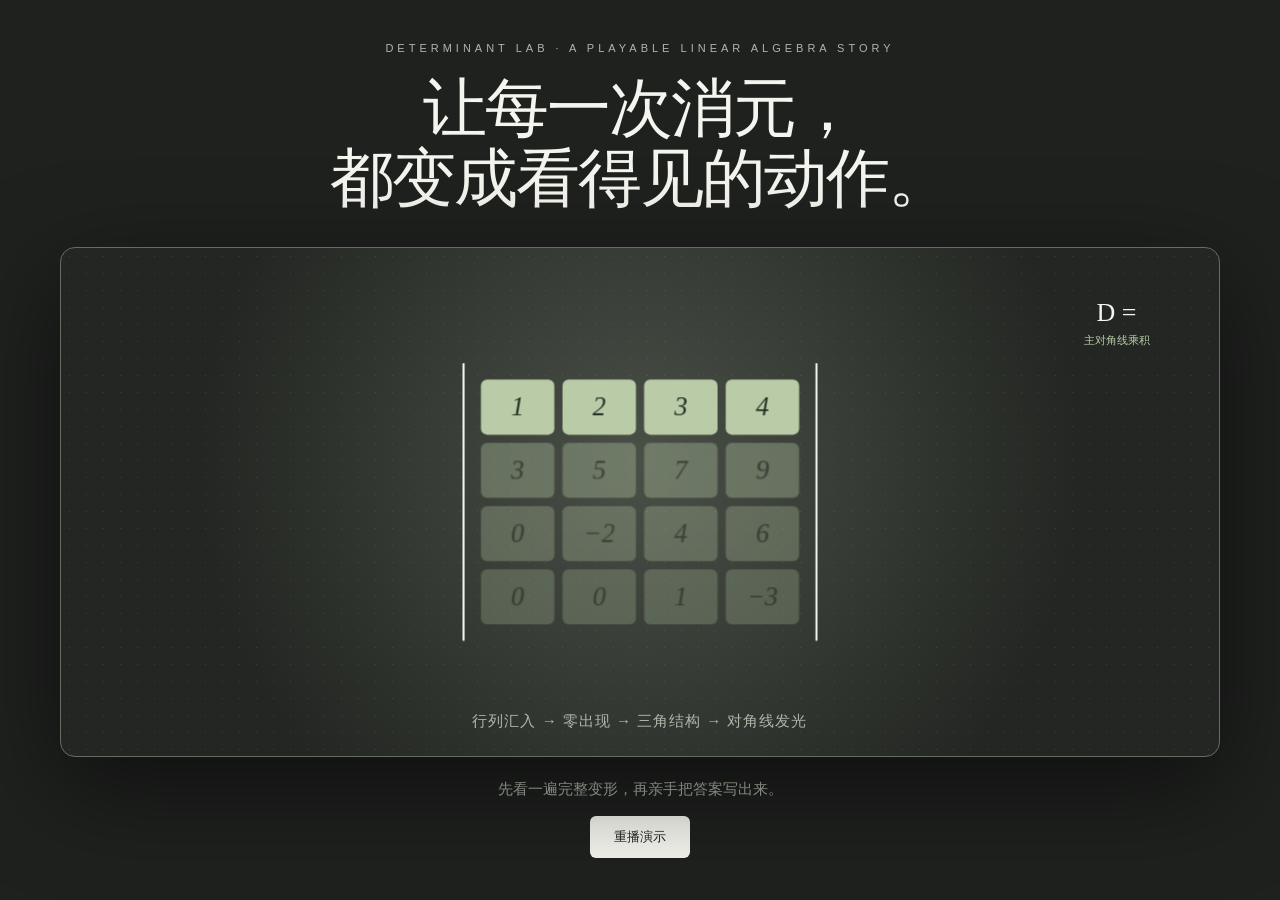
==== promo.html @ 99f1ec99 "Add game design skill and opening experience" ====
<!doctype html>
<html lang="zh-CN"><head><meta charset="utf-8"><meta name="viewport" content="width=device-width,initial-scale=1"><title>行列之间 · 宣传演示</title><style>
:root{--bg:#1f211f;--paper:#f4f5ee;--muted:#aeb7aa;--green:#b9cba7;--yellow:#e7c85b;--font:"Segoe UI","Microsoft YaHei",sans-serif;--math:"Cambria Math",Cambria,serif}*{box-sizing:border-box}body{margin:0;background:var(--bg);color:var(--paper);font-family:var(--font);overflow:hidden}.promo{min-height:100dvh;display:grid;place-items:center;padding:40px}.frame{width:min(1160px,94vw);text-align:center}.eyebrow{letter-spacing:4px;font-size:11px;color:var(--muted)}h1{font-size:clamp(32px,5vw,72px);line-height:1.08;font-weight:500;letter-spacing:-2px;margin:20px auto 34px;max-width:800px}.stage{height:min(59vw,510px);min-height:310px;border:1px solid #656d62;border-radius:15px;position:relative;overflow:hidden;background:radial-gradient(circle at 50% 42%,#495047,#232622 68%);box-shadow:0 30px 100px #0008}.stage:before{content:"";position:absolute;inset:0;background-image:radial-gradient(#dfe6d022 .8px,transparent .8px);background-size:17px 17px}.matrix{position:absolute;left:50%;top:50%;transform:translate(-50%,-50%) rotate(-3deg);display:grid;grid-template-columns:repeat(4,72px);grid-auto-rows:54px;gap:8px;padding:16px;border-left:2px solid var(--paper);border-right:2px solid var(--paper);font:italic 26px var(--math);animation:matrix 7s both}.cell{display:grid;place-items:center;border-radius:6px;background:var(--green);color:#273025}.cell:nth-child(n+5){animation:zero 7s both}.cell:nth-child(n+9){animation:zero2 7s both}.cell:nth-child(n+13){animation:zero3 7s both}.flow{position:absolute;inset:auto 20px 25px;font-size:15px;letter-spacing:1px;color:var(--muted);animation:flow 7s both}.answer{position:absolute;right:6%;top:10%;font:26px var(--math);opacity:0;animation:answer 7s both}.answer strong{font:11px var(--font);display:block;color:var(--green);margin-top:5px}.caption{font-size:15px;color:var(--muted);margin:23px 0 17px}.replay{background:var(--paper);color:var(--bg);border:0;border-radius:6px;padding:12px 24px;cursor:pointer;font-size:13px}.replay:hover{background:white}@keyframes matrix{0%,12%{transform:translate(-50%,-50%) rotate(-3deg) scale(.78);filter:blur(1px)}25%{transform:translate(-50%,-50%) rotate(-3deg) scale(1)}48%{transform:translate(-50%,-50%) rotate(0) scale(1.02)}100%{transform:translate(-50%,-50%) rotate(0) scale(1.02)}}@keyframes zero{0%,36%{opacity:1;transform:none}53%{opacity:.22;transform:translate(-7px,12px) scale(.82)}70%,100%{opacity:.35;transform:none}}@keyframes zero2{0%,48%{opacity:1}63%{opacity:.2;transform:translate(6px,14px) scale(.78)}77%,100%{opacity:.3;transform:none}}@keyframes zero3{0%,58%{opacity:1}75%{opacity:.14;transform:translate(-4px,9px) scale(.72)}88%,100%{opacity:.26;transform:none}}@keyframes flow{0%,20%{opacity:0;transform:translateY(10px)}38%,100%{opacity:1;transform:none}}@keyframes answer{0%,58%{opacity:0;transform:translateY(10px)}76%,100%{opacity:1;transform:none}}@media(max-width:700px){.promo{padding:18px}.stage{height:62vh}.matrix{grid-template-columns:repeat(4,42px);grid-auto-rows:35px;gap:5px;padding:9px;font-size:17px}.answer{right:6%;top:8%;font-size:19px}.caption{font-size:12px}}
@media(prefers-reduced-motion:reduce){.matrix,.cell,.flow,.answer{animation:none!important;opacity:1!important;transform:translate(-50%,-50%) rotate(0)!important}.flow,.answer{transform:none!important}}
</style></head><body><main class="promo"><div class="frame"><div class="eyebrow">DETERMINANT LAB · A PLAYABLE LINEAR ALGEBRA STORY</div><h1>让每一次消元，<br>都变成看得见的动作。</h1><div class="stage"><div class="matrix" aria-label="一块从复杂到三角的行列式"><i class="cell">1</i><i class="cell">2</i><i class="cell">3</i><i class="cell">4</i><i class="cell">3</i><i class="cell">5</i><i class="cell">7</i><i class="cell">9</i><i class="cell">0</i><i class="cell">−2</i><i class="cell">4</i><i class="cell">6</i><i class="cell">0</i><i class="cell">0</i><i class="cell">1</i><i class="cell">−3</i></div><div class="flow">行列汇入 → 零出现 → 三角结构 → 对角线发光</div><div class="answer">D = <strong>主对角线乘积</strong></div></div><p class="caption">先看一遍完整变形，再亲手把答案写出来。</p><button class="replay" id="replay">重播演示</button></div></main><script>document.getElementById('replay').onclick=()=>{document.body.classList.remove('again');void document.body.offsetWidth;document.body.classList.add('again');location.reload()};</script></body></html>
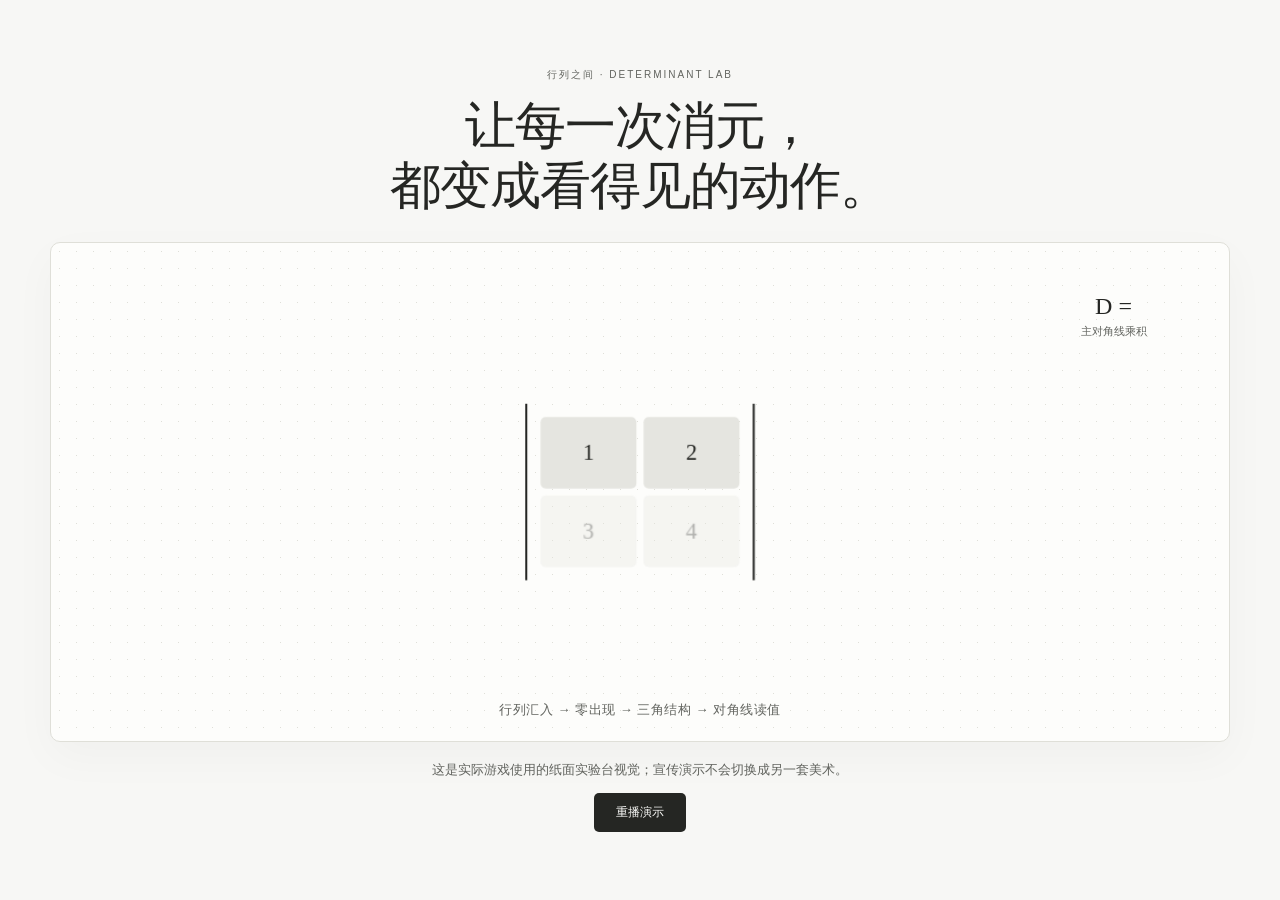
==== commit 33dafbab: "Match promo and opening scenes to paper lab style" ====
--- a/promo.html
+++ b/promo.html
@@ -1,5 +1,4 @@
 <!doctype html>
 <html lang="zh-CN"><head><meta charset="utf-8"><meta name="viewport" content="width=device-width,initial-scale=1"><title>行列之间 · 宣传演示</title><style>
-:root{--bg:#1f211f;--paper:#f4f5ee;--muted:#aeb7aa;--green:#b9cba7;--yellow:#e7c85b;--font:"Segoe UI","Microsoft YaHei",sans-serif;--math:"Cambria Math",Cambria,serif}*{box-sizing:border-box}body{margin:0;background:var(--bg);color:var(--paper);font-family:var(--font);overflow:hidden}.promo{min-height:100dvh;display:grid;place-items:center;padding:40px}.frame{width:min(1160px,94vw);text-align:center}.eyebrow{letter-spacing:4px;font-size:11px;color:var(--muted)}h1{font-size:clamp(32px,5vw,72px);line-height:1.08;font-weight:500;letter-spacing:-2px;margin:20px auto 34px;max-width:800px}.stage{height:min(59vw,510px);min-height:310px;border:1px solid #656d62;border-radius:15px;position:relative;overflow:hidden;background:radial-gradient(circle at 50% 42%,#495047,#232622 68%);box-shadow:0 30px 100px #0008}.stage:before{content:"";position:absolute;inset:0;background-image:radial-gradient(#dfe6d022 .8px,transparent .8px);background-size:17px 17px}.matrix{position:absolute;left:50%;top:50%;transform:translate(-50%,-50%) rotate(-3deg);display:grid;grid-template-columns:repeat(4,72px);grid-auto-rows:54px;gap:8px;padding:16px;border-left:2px solid var(--paper);border-right:2px solid var(--paper);font:italic 26px var(--math);animation:matrix 7s both}.cell{display:grid;place-items:center;border-radius:6px;background:var(--green);color:#273025}.cell:nth-child(n+5){animation:zero 7s both}.cell:nth-child(n+9){animation:zero2 7s both}.cell:nth-child(n+13){animation:zero3 7s both}.flow{position:absolute;inset:auto 20px 25px;font-size:15px;letter-spacing:1px;color:var(--muted);animation:flow 7s both}.answer{position:absolute;right:6%;top:10%;font:26px var(--math);opacity:0;animation:answer 7s both}.answer strong{font:11px var(--font);display:block;color:var(--green);margin-top:5px}.caption{font-size:15px;color:var(--muted);margin:23px 0 17px}.replay{background:var(--paper);color:var(--bg);border:0;border-radius:6px;padding:12px 24px;cursor:pointer;font-size:13px}.replay:hover{background:white}@keyframes matrix{0%,12%{transform:translate(-50%,-50%) rotate(-3deg) scale(.78);filter:blur(1px)}25%{transform:translate(-50%,-50%) rotate(-3deg) scale(1)}48%{transform:translate(-50%,-50%) rotate(0) scale(1.02)}100%{transform:translate(-50%,-50%) rotate(0) scale(1.02)}}@keyframes zero{0%,36%{opacity:1;transform:none}53%{opacity:.22;transform:translate(-7px,12px) scale(.82)}70%,100%{opacity:.35;transform:none}}@keyframes zero2{0%,48%{opacity:1}63%{opacity:.2;transform:translate(6px,14px) scale(.78)}77%,100%{opacity:.3;transform:none}}@keyframes zero3{0%,58%{opacity:1}75%{opacity:.14;transform:translate(-4px,9px) scale(.72)}88%,100%{opacity:.26;transform:none}}@keyframes flow{0%,20%{opacity:0;transform:translateY(10px)}38%,100%{opacity:1;transform:none}}@keyframes answer{0%,58%{opacity:0;transform:translateY(10px)}76%,100%{opacity:1;transform:none}}@media(max-width:700px){.promo{padding:18px}.stage{height:62vh}.matrix{grid-template-columns:repeat(4,42px);grid-auto-rows:35px;gap:5px;padding:9px;font-size:17px}.answer{right:6%;top:8%;font-size:19px}.caption{font-size:12px}}
-@media(prefers-reduced-motion:reduce){.matrix,.cell,.flow,.answer{animation:none!important;opacity:1!important;transform:translate(-50%,-50%) rotate(0)!important}.flow,.answer{transform:none!important}}
-</style></head><body><main class="promo"><div class="frame"><div class="eyebrow">DETERMINANT LAB · A PLAYABLE LINEAR ALGEBRA STORY</div><h1>让每一次消元，<br>都变成看得见的动作。</h1><div class="stage"><div class="matrix" aria-label="一块从复杂到三角的行列式"><i class="cell">1</i><i class="cell">2</i><i class="cell">3</i><i class="cell">4</i><i class="cell">3</i><i class="cell">5</i><i class="cell">7</i><i class="cell">9</i><i class="cell">0</i><i class="cell">−2</i><i class="cell">4</i><i class="cell">6</i><i class="cell">0</i><i class="cell">0</i><i class="cell">1</i><i class="cell">−3</i></div><div class="flow">行列汇入 → 零出现 → 三角结构 → 对角线发光</div><div class="answer">D = <strong>主对角线乘积</strong></div></div><p class="caption">先看一遍完整变形，再亲手把答案写出来。</p><button class="replay" id="replay">重播演示</button></div></main><script>document.getElementById('replay').onclick=()=>{document.body.classList.remove('again');void document.body.offsetWidth;document.body.classList.add('again');location.reload()};</script></body></html>
+:root{--bg:#f7f7f5;--paper:#fdfdfb;--surface:#f0f0ed;--strong:#e5e5e0;--ink:#252623;--muted:#62645f;--line:#dfdfd8;--math:"Cambria Math",Cambria,"Times New Roman",serif;--font:"Segoe UI","Microsoft YaHei","PingFang SC",sans-serif}*{box-sizing:border-box}body{margin:0;background:var(--bg);color:var(--ink);font-family:var(--font);overflow:hidden}.promo{min-height:100dvh;display:grid;place-items:center;padding:40px}.frame{width:min(1180px,94vw);text-align:center}.eyebrow{font-size:10px;color:var(--muted);letter-spacing:2px}.frame h1{font-size:clamp(28px,4vw,52px);line-height:1.18;font-weight:560;letter-spacing:-1px;margin:14px auto 26px}.stage{height:min(58vw,500px);min-height:300px;border:1px solid var(--line);border-radius:10px;position:relative;overflow:hidden;background:var(--paper);background-image:radial-gradient(var(--line) .7px,transparent .7px);background-size:17px 17px;box-shadow:0 15px 45px #25262308}.matrix{position:absolute;left:50%;top:50%;transform:translate(-50%,-50%) rotate(-3deg);display:grid;grid-template-columns:repeat(2,94px);grid-auto-rows:70px;gap:7px;padding:13px;border-left:2px solid var(--ink);border-right:2px solid var(--ink);font:italic 22px var(--math);animation:matrix 7s both}.cell{display:grid;place-items:center;border-radius:5px;background:var(--strong);color:var(--ink);font-style:normal}.cell:nth-child(n+3){animation:zero 7s both}.flow{position:absolute;inset:auto 20px 22px;font-size:13px;letter-spacing:.5px;color:var(--muted);animation:flow 7s both}.answer{position:absolute;right:7%;top:10%;font:24px var(--math);opacity:0;animation:answer 7s both}.answer strong{font:11px var(--font);display:block;color:var(--muted);margin-top:4px}.caption{font-size:13px;color:var(--muted);margin:19px 0 14px}.replay{background:var(--ink);color:var(--paper);border:0;border-radius:5px;padding:11px 22px;cursor:pointer;font-size:12px}.replay:hover{background:var(--muted)}@keyframes matrix{0%,12%{transform:translate(-50%,-50%) rotate(-3deg) scale(.78);filter:blur(1px)}25%{transform:translate(-50%,-50%) rotate(-3deg) scale(1)}48%{transform:translate(-50%,-50%) rotate(0) scale(1.02)}100%{transform:translate(-50%,-50%) rotate(0) scale(1.02)}}@keyframes zero{0%,36%{opacity:1;transform:none}53%{opacity:.22;transform:translate(-7px,12px) scale(.82)}70%,100%{opacity:.35;transform:none}}@keyframes zero2{0%,48%{opacity:1}63%{opacity:.2;transform:translate(6px,14px) scale(.78)}77%,100%{opacity:.3;transform:none}}@keyframes zero3{0%,58%{opacity:1}75%{opacity:.14;transform:translate(-4px,9px) scale(.72)}88%,100%{opacity:.26;transform:none}}@keyframes flow{0%,20%{opacity:0;transform:translateY(10px)}38%,100%{opacity:1;transform:none}}@keyframes answer{0%,58%{opacity:0;transform:translateY(10px)}76%,100%{opacity:1;transform:none}}@media(max-width:700px){.promo{padding:18px}.stage{height:62vh}.matrix{grid-template-columns:repeat(2,62px);grid-auto-rows:50px;gap:5px;padding:9px;font-size:17px}.answer{right:6%;top:8%;font-size:19px}.caption{font-size:11px}}@media(prefers-reduced-motion:reduce){.matrix,.cell,.flow,.answer{animation:none!important;opacity:1!important;transform:translate(-50%,-50%) rotate(0)!important}.flow,.answer{transform:none!important}}
+</style></head><body><main class="promo"><div class="frame"><div class="eyebrow">行列之间 · DETERMINANT LAB</div><h1>让每一次消元，<br>都变成看得见的动作。</h1><div class="stage"><div class="matrix" aria-label="第一关真实二阶矩阵"><i class="cell">1</i><i class="cell">2</i><i class="cell">3</i><i class="cell">4</i></div><div class="flow">行列汇入 → 零出现 → 三角结构 → 对角线读值</div><div class="answer">D = <strong>主对角线乘积</strong></div></div><p class="caption">这是实际游戏使用的纸面实验台视觉；宣传演示不会切换成另一套美术。</p><button class="replay" id="replay">重播演示</button></div></main><script>document.getElementById('replay').onclick=()=>location.reload();</script></body></html>
